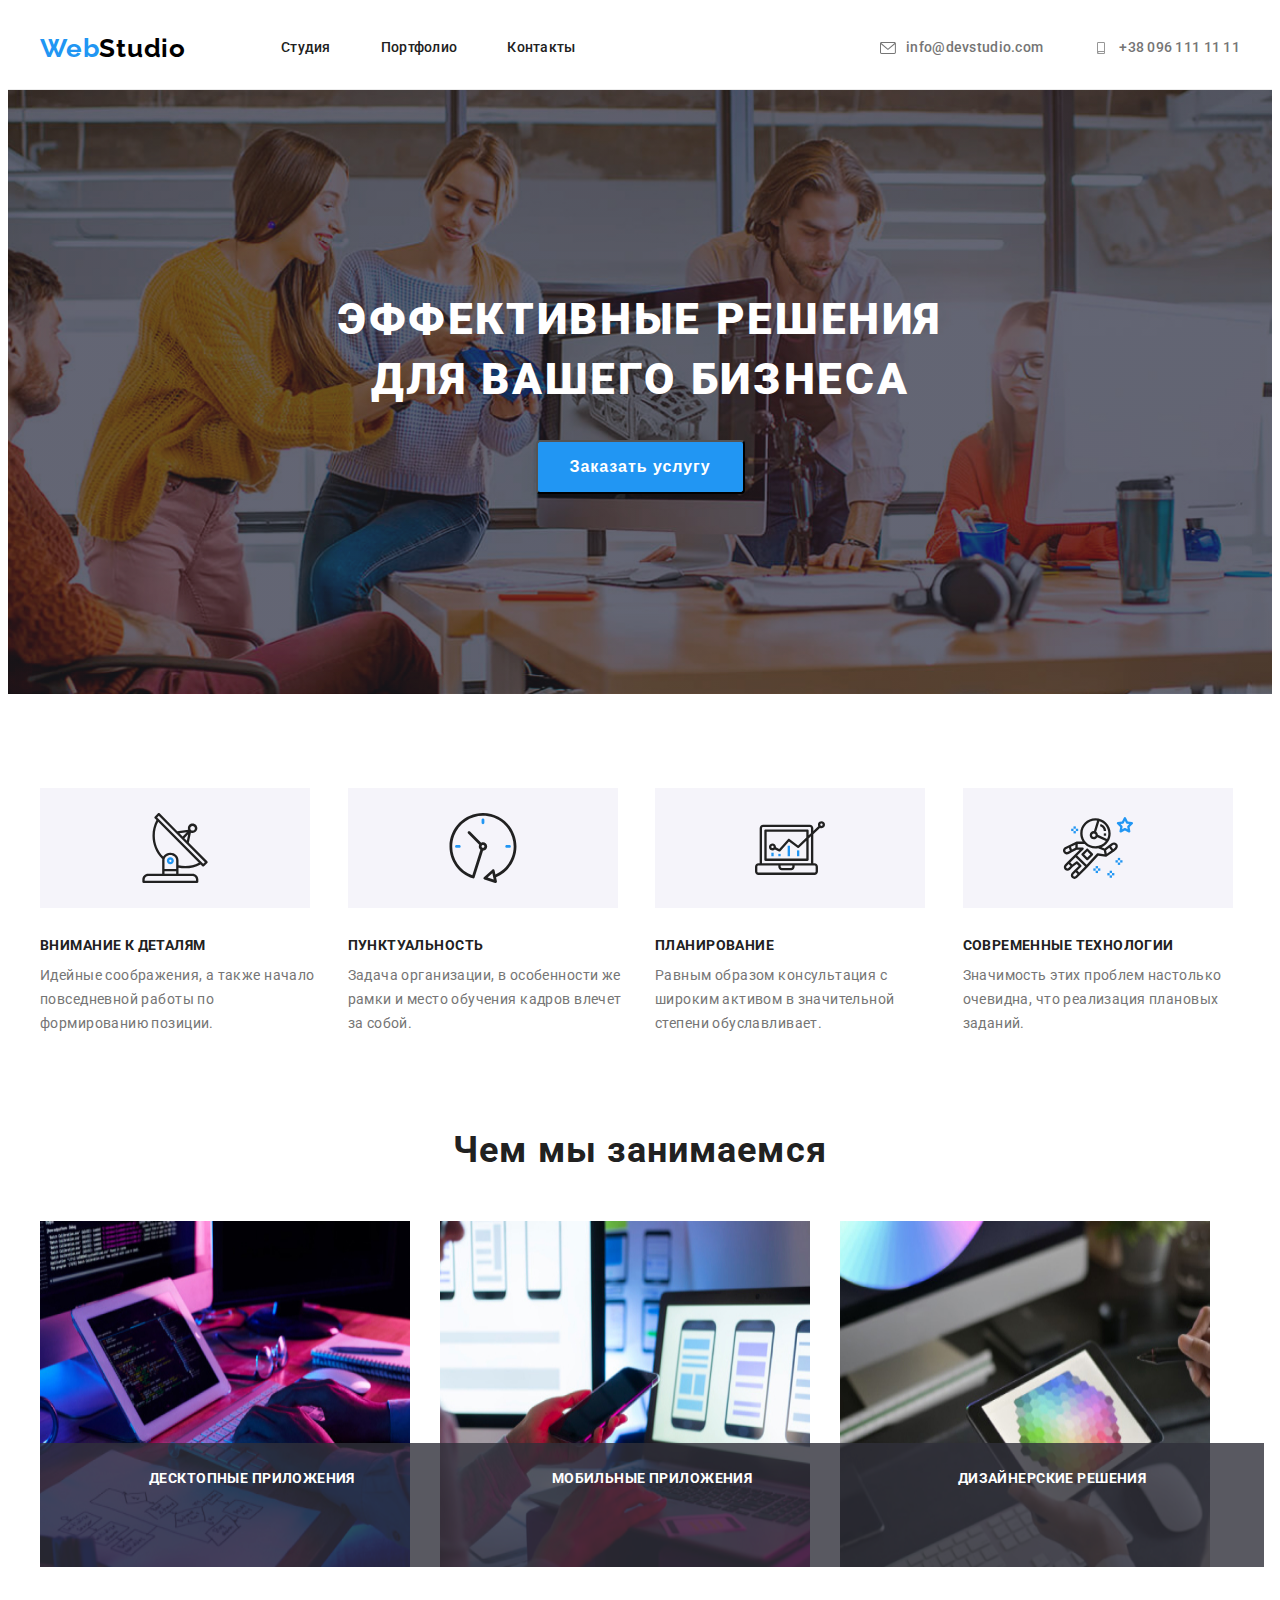
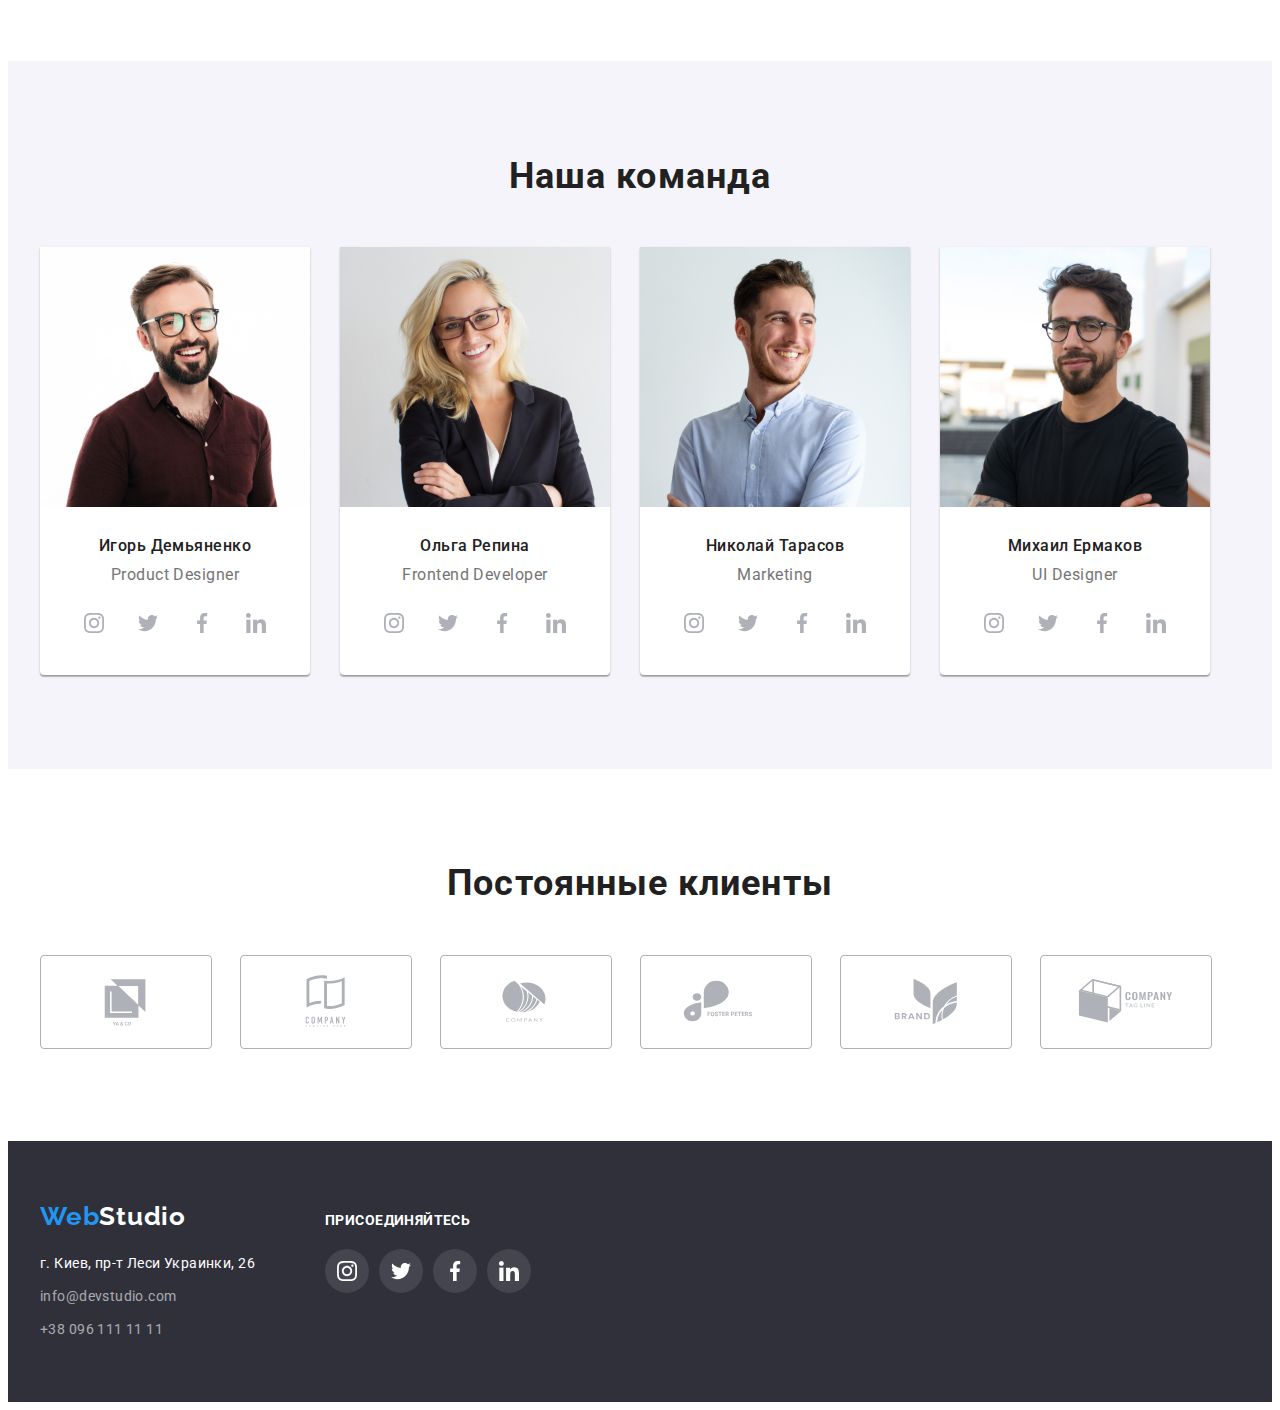
==== index.html @ 03f8c03a "hw5_to_check" ====
<!DOCTYPE html>
<html lang="ru">
<head>
    <meta charset="UTF-8">
    <meta name="viewport" content="width=device-width, initial-scale=1.0">
    <title>WebStudio</title>
    <link href="https://fonts.googleapis.com/css2?family=Raleway:wght@700&family=Roboto:wght@400;500;700;900&display=swap"
        rel="stylesheet">
    <link rel="stylesheet" href="https://cdnjs.cloudflare.com/ajax/libs/modern-normalize/1.1.0/modern-normalize.min.css"
        integrity="sha512-wpPYUAdjBVSE4KJnH1VR1HeZfpl1ub8YT/NKx4PuQ5NmX2tKuGu6U/JRp5y+Y8XG2tV+wKQpNHVUX03MfMFn9Q=="
        crossorigin="anonymous" referrerpolicy="no-referrer" />
    <link rel="stylesheet" href="./css/styles.css">
</head>
<body class="body"> 
<!--HEADER-->
    <header class="page-header">
        <div class="container page-header-container">
            <nav class="navigation">
                <a class="logo-header link" href="./index.html" lang="ru">
                    <span class="logo-blue">Web</span>Studio
                </a>
    
                <ul class="menu-header list">
                    <li class="menu-item">
                        <a class="menu-link link curent" href="./index.html">Студия</a>
                    </li>
                    <li class="menu-item">
                        <a class="menu-link link curent" href="./portfolio.html">Портфолио</a>
                    </li>
                    <li class="menu-item">
                        <a class="menu-link link curent" href="">Контакты</a>
                    </li>
                </ul>
            </nav>
            <ul class="page-header-contacts list">
                <li class="header-contacts-item"><a class="page-header-email head-contact link"
                        href="mailto:info@devstudio.com">
                        <svg class="icon-contact" widt="16" heigth="12">
                            <use href="./images/icons.svg#icon-email"></use>
                        </svg> 
                        info@devstudio.com</a></li>
                <li class="header-contacts-item"><a class="page-header-phone-number head-contact link"
                        href="tel:+380961111111">
                        <svg class="icon-contact" widt="10" heigth="16">
                            <use href="./images/icons.svg#icon-smartphone"></use>
                        </svg>
                        +38 096 111 11 11</a></li>
            </ul>
        </div>
    </header>

    <main>
        <!--HERO-->
        <section class="hero">
            <div class="container container-hero">
                <h1 class="main-text">Эффективные решения для вашего бизнеса</h1>
                <button class="modal-btn" type="button" data-modal-open>Заказать услугу</button> 
            </div>
        </section>

        <!--ABOUT-->
        <section class="section">
            <div class="container">

            <h2 class="visually-hidden" hidden>Наши приимущества</h2>
                <ul class="benefits list">
                    <li class="benefits-item">
                        <div class="icon-container">
                            <svg class="icon">
                                <use href="./images/icons.svg#icon-antenna-1"></use>
                            </svg>

                        </div>
                        <h3 class="subtitle">Внимание к деталям</h3>
                        <p class="section-description">Идейные соображения, а также начало повседневной работы по формированию позиции.</p>
                    </li>

                    <li class="benefits-item">
                        <div class="icon-container">
                            <svg class="icon">
                                <use href="./images/icons.svg#icon-clock-1"></use>
                            </svg>

                        </div>
                        <h3 class="subtitle">Пунктуальность</h3>
                        <p class="section-description">Задача организации, в особенности же рамки и место обучения кадров влечет за собой.</p>
                    </li>

                    <li class="benefits-item">
                        <div class="icon-container">
                            <svg class="icon">
                                <use href="./images/icons.svg#icon-diagram-1"></use>
                            </svg>

                        </div>
                        <h3 class="subtitle">Планирование</h3>
                        <p class="section-description">Равным образом консультация с широким активом в значительной степени обуславливает.</p>
                    </li>

                    <li class="benefits-item">
                        <div class="icon-container">
                            <svg class="icon">
                                <use href="./images/icons.svg#icon-astronaut-1"></use>
                            </svg>

                        </div>
                        <h3 class="subtitle">Современные технологии</h3>
                        <p class="section-description">Значимость этих проблем настолько очевидна, что реализация плановых заданий.</p>
                    </li>

                </ul>
            </div>
        </section>

        <!--WHAT ARE WE DOING-->
        <section class="what-are-we-doing-section section">
            <div class="container">

            <h2 class="title">Чем мы занимаемся</h2>
                <ul class="what-are-we-doing-list">
                    <li class="what-are-we-doing-card list">
                        <div class="what-are-we-doing-thumb">
                            <img src="./images/what_are_we_doing/img1.jpg" alt="desctop" width="370" height="346">
                            <p class="what-are-we-doing-desk">Десктопные приложения</p>
                        </div>
                    </li>
                    
                    <li class="what-are-we-doing-card list">
                        <div class="what-are-we-doing-thumb">
                            <img src="./images/what_are_we_doing/img2.jpg" alt="mobile" width="370" height="346">
                            <p class="what-are-we-doing-desk">Мобильные приложения</p>
                        </div>
                    </li>

                    <li class="what-are-we-doing-card list">
                        <div class="what-are-we-doing-thumb">
                            <img src="./images/what_are_we_doing/img3.jpg" alt="tablet" width="370" height="346">
                            <p class="what-are-we-doing-desk">Дизайнерские решения</p>
                        </div>
                    </li>
                </ul>
            </div>
        </section>
        <!--OUR TEAM-->
        <section class="our-team-section section">
            <div class="container">
            <h2 class="title">Наша команда</h2>
                <ul class="team-section">
                    <li class="team-section-item list">
                        <img src="./images/our_team/photo1.jpg" alt="photo1" width="270" height="260">
                        <div class="team-description">
                            <h3 class="employee-name">Игорь Демьяненко</h3>
                            <p class="team-section-position">Product Designer</p>
                            <ul class="social-list list">
                                <li class="social-list-item">
                                    <a href="" class="social-list-link">
                                        <svg class="social-list-icon" width="20" height="20">
                                            <use href="./images/icons.svg#icon-instagram"></use>
                                        </svg>
                                    </a>
                                </li>

                                <li class="social-list-item">
                                    <a href="" class="social-list-link">
                                        <svg class="social-list-icon" width="20" height="20">
                                            <use href="./images/icons.svg#icon-twitter"></use>
                                        </svg>
                                    </a>
                                </li>

                                <li class="social-list-item">
                                    <a href="" class="social-list-link">
                                        <svg class="social-list-icon" width="20" height="20">
                                            <use href="./images/icons.svg#icon-facebook"></use>
                                        </svg>
                                    </a>
                                </li>

                                <li class="social-list-item">
                                    <a href="" class="social-list-link">
                                        <svg class="social-list-icon" width="20" height="20">
                                            <use href="./images/icons.svg#icon-linkedin"></use>
                                        </svg>
                                    </a>
                                </li>
                            </ul>
                        </div>
                    </li>

                    <li class="team-section-item list">
                        <img src="./images/our_team/photo2.jpg" alt="photo2" width="270" height="260">
                        <div class="team-description">
                            <h3 class="employee-name">Ольга Репина</h3>
                            <p class="team-section-position">Frontend Developer</p>
                            <ul class="social-list list">
                                <li class="social-list-item">
                                    <a href="" class="social-list-link">
                                        <svg class="social-list-icon" width="20" height="20">
                                            <use href="./images/icons.svg#icon-instagram"></use>
                                        </svg>
                                    </a>      
                                </li>

                                <li class="social-list-item">
                                    <a href="" class="social-list-link">
                                        <svg class="social-list-icon" width="20" height="20">
                                            <use href="./images/icons.svg#icon-twitter"></use>
                                        </svg>
                                    </a>   
                                </li>

                                <li class="social-list-item">
                                    <a href="" class="social-list-link">
                                        <svg class="social-list-icon" width="20" height="20">
                                            <use href="./images/icons.svg#icon-facebook"></use>
                                        </svg>
                                    </a>     
                                </li>
                                        
                                <li class="social-list-item">
                                    <a href="" class="social-list-link">
                                        <svg class="social-list-icon" width="20" height="20">
                                            <use href="./images/icons.svg#icon-linkedin"></use>
                                        </svg>
                                    </a>        
                                </li>
                            </ul>
                         </div>
                    </li>

                    <li class="team-section-item list">
                        <img src="./images/our_team/photo3.jpg" alt="photo3" width="270" height="260">
                        <div class="team-description">
                            <h3 class="employee-name">Николай Тарасов</h3>
                            <p class="team-section-position">Marketing</p>
                            <ul class="social-list list">
                                <li class="social-list-item">
                                    <a href="" class="social-list-link">
                                        <svg class="social-list-icon" width="20" height="20">
                                            <use href="./images/icons.svg#icon-instagram"></use>
                                        </svg>
                                    </a>
                                </li>
                            
                                <li class="social-list-item">
                                    <a href="" class="social-list-link">
                                        <svg class="social-list-icon" width="20" height="20">
                                            <use href="./images/icons.svg#icon-twitter"></use>
                                        </svg>
                                    </a>
                                </li>
                            
                                <li class="social-list-item">
                                    <a href="" class="social-list-link">
                                        <svg class="social-list-icon" width="20" height="20">
                                            <use href="./images/icons.svg#icon-facebook"></use>
                                        </svg>
                                    </a>
                                </li>
                            
                                <li class="social-list-item">
                                    <a href="" class="social-list-link">
                                        <svg class="social-list-icon" width="20" height="20">
                                            <use href="./images/icons.svg#icon-linkedin"></use>
                                        </svg>
                                    </a>
                                </li>
                            </ul>
                        </div>
                    </li>

                    <li class="team-section-item list">
                        <img src="./images/our_team/photo4.jpg" alt="photo4" width="270" height="260">
                        <div class="team-description">
                            <h3 class="employee-name">Михаил Ермаков</h3>
                            <p class="team-section-position">UI Designer</p>
                            <ul class="social-list list">
                                <li class="social-list-item">
                                    <a href="" class="social-list-link">
                                        <svg class="social-list-icon" width="20" height="20">
                                            <use href="./images/icons.svg#icon-instagram"></use>
                                        </svg>
                                    </a>
                                </li>
                            
                                <li class="social-list-item">
                                    <a href="" class="social-list-link">
                                        <svg class="social-list-icon" width="20" height="20">
                                            <use href="./images/icons.svg#icon-twitter"></use>
                                        </svg>
                                    </a>
                                </li>
                            
                                <li class="social-list-item">
                                    <a href="" class="social-list-link">
                                        <svg class="social-list-icon" width="20" height="20">
                                            <use href="./images/icons.svg#icon-facebook"></use>
                                        </svg>
                                    </a>
                                </li>
                            
                                <li class="social-list-item">
                                    <a href="" class="social-list-link">
                                        <svg class="social-list-icon" width="20" height="20">
                                            <use href="./images/icons.svg#icon-linkedin"></use>
                                        </svg>
                                    </a>
                                </li>
                            </ul>
                        </div>
                    </li>

                </ul>
            </div>
        </section>

        <section class="clients-section section">
            <div class="container">
                <h2 class="clients-title">Постоянные клиенты</h2>
                <ul class="clients-list-example list">
                    <li class="clients-list-item">
                        <a class="clients-list-link" href="">
                            <svg class="clients-icon">
                                <use href="./images/icons.svg#icon-logo1"></use>
                            </svg>
                        </a>
                    </li>
                    <li class="clients-list-item">
                        <a class="clients-list-link" href="">
                            <svg class="clients-icon">
                                <use href="./images/icons.svg#icon-logo2"></use>
                            </svg>
                        </a>
                    </li>
                    <li class="clients-list-item">
                        <a class="clients-list-link" href="">
                            <svg class="clients-icon">
                                <use href="./images/icons.svg#icon-logo3"></use>
                            </svg>
                        </a>
                    </li>
                    <li class="clients-list-item">
                        <a class="clients-list-link" href="">
                            <svg class="clients-icon">
                                <use href="./images/icons.svg#icon-logo4"></use>
                            </svg>
                        </a>
                    </li>
                    <li class="clients-list-item">
                        <a class="clients-list-link" href="">
                            <svg class="clients-icon">
                                <use href="./images/icons.svg#icon-logo5"></use>
                            </svg>
                        </a>
                    </li>
                    <li class="clients-list-item">
                        <a class="clients-list-link" href="">
                            <svg class="clients-icon">
                                <use href="./images/icons.svg#icon-logo6"></use>
                            </svg>
                        </a>
                    </li>
                </ul>
            </div>
        </section>
           
    </main>

    <!--FOOTER-->

    <footer class="footer">
        <div class="container flex-container">
            <div class="footer-adress">
                <a class="logo-footer link" href="./index.html" lang="ru">
                <span class="logo-blue">Web</span><span class="logo-white">Studio</span></a>
                <address class="address">
                <ul class="list">
                    <li class="address-place-footer"> <a class="address-place link footer-focus" href="https://goo.gl/maps/ciJQjwSgmXHDrJCv7" target="_blank"
                        rel="noopener noreferrer">г. Киев, пр-т Леси Украинки, 26</a> 
                    </li>
                    
                    <li class="address-mail-footer"><a class="address-mail link footer-contact footer-focus" href="mailto:info@devstudio.com">info@devstudio.com</a></li>
                    <li class="address-phone-footer"><a class="address-phone link footer-contact footer-focus" href="tel:+380961111111">+38 096 111 11 11</a></li>
                </ul>
                </address>
            </div>

        <div class="footer-media">
            <section class="join-section">
                <h2 class="join-section-title">Присоединяйтесь</h2>
                <ul class="join-media-footer list">
                    <li class="media-footer-list">
                        <a class="media-footer-link" href="">
                            <svg class="icon-media-footer">
                                <use href="./images/icons.svg#icon-instagram"></use>
                            </svg>
                        </a>
                    </li>
                    <li class="media-footer-list">
                        <a class="media-footer-link" href="">
                            <svg class="icon-media-footer">
                                <use href="./images/icons.svg#icon-twitter"></use>
                            </svg>
                        </a>
                    </li>
                    <li class="media-footer-list">
                        <a class="media-footer-link" href="">
                            <svg class="icon-media-footer">
                                <use href="./images/icons.svg#icon-facebook"></use>
                            </svg>
                        </a>
                    </li>
                    <li class="media-footer-list">
                        <a class="media-footer-link" href="">
                            <svg class="icon-media-footer">
                                <use href="./images/icons.svg#icon-linkedin"></use>
                            </svg>
                        </a>
                    </li>
                </ul>
            </section>
        </div>
    </div>
    </footer>

    <div class="backdrop is-hidden" data-modal>
        <div class="modal">
            <button type="button" class="modal-close-button" data-modal-close>
                <svg class="modal-close-button-icon" width="18" height="18">
                    <use href="./images/icons.svg#icon-close-black-18dp-2-1"></use>
                </svg>
            </button>
        </div>
    </div>
<script src="./js/modal.js"></script>
</body>
</html>
---- css/styles.css ----
:root {
    --background-color: #2F303A;
    --icon-color: #F5F4FA;
    --accent-color: #2196F3;
    --text-accent:#FFFFFF;
    --logo-color:#000000;
    --title-color: #212121;
    --contacts-color: #757575;
    --button-background:#F5F4FA;
    --button-border:#EEEEEE;
    --background-focus:#188CE8;
    --rgba: rgba(255, 255, 255, 0.6);
    --portfolio-photo-border: 1px solid #EEEEEE
}

h1,h2,h3,p {
    margin-top: 0;
    margin-bottom: 0;
}

ul,ol {
    margin-top: 0;
    margin-bottom: 0;
    padding-left: 0;
}

img {
    display: block;
}

.body {
    font-family: 'Roboto', sans-serif;
}

/*HEADER*/
.list {
    list-style: none;
}

.link {
    text-decoration: none;
}

.page-header {
    border-bottom: 1px solid #ECECEC;

}

.container {
    width: 1200px;
    margin: 0 auto;
    padding-left: 15px;
    padding-right: 15px;
}

.flex-container {
    display: flex;
}

.page-header-container {
    display: flex;
    align-items: center;
}

.navigation {
    display: flex;
    align-items: center;
}

/* LOGO */

.logo-header {
    font-family: 'Raleway', sans-serif;
    font-weight: 700;
    font-size: 26px;
    line-height: 1.19;
    letter-spacing: 0.03em;
    color: var(--logo-color);

    margin-right: 95px;

    padding-top: 25px;
    padding-bottom: 25px
}

.logo-blue {
    color: var(--accent-color);
}

/*  MENU  */
.menu-header {
    display: flex;
}

/*.menu-header .menu-item + .menu-item {
    margin-left: 50px;
    */

.menu-header .menu-item:not(:last-child) {
    margin-right: 50px;
}

.menu-link {
    position: relative;

    font-weight: 500;
    font-size: 14px;
    line-height: 1.14;
    letter-spacing: 0.02em;
    color: var(--title-color);

    display: block;
    padding-top: 25px;
    padding-bottom: 25px;

    transition: color 250ms cubic-bezier(0.4, 0, 0.2, 1);
}

.menu-link:hover,
.menu-link:focus {
    color: var(--accent-color);
}

.menu-link::after {
    content: "";
    display: block;
    position: absolute;
    left: 0;
    bottom: 0;
    width: 100%;
    height: 4px;
    border-radius: 2px;
    background-color: var(--accent-color);
    transform: scaleX(0);
    
transition:  transform 250ms cubic-bezier(0.4, 0, 0.2, 1);
   
}

.menu-link:hover::after,
.menu-link:focus::after {
    transform: scaleX(1);
    
}

.menu-link::after:selected {
    border-radius: 2px;
    background-color: var(--accent-color);
}
/*   page-header-contacts   */

.page-header-contacts {
    display: flex;
    
}

.page-header-contacts{
    margin-left: auto;
}

.page-header-email {
    font-weight: 500;
    font-size: 14px;
    line-height: 1.14;
    letter-spacing: 0.02em;
    color: var(--contacts-color);
    background-size: contain;
}

.icon-contact {
    margin-right: 10px;
    fill: #757575;
    width: 16px;
    height: 12px;
}

.icon-contact:hover,
.icon-contact:focus {
    fill: var(--accent-color);
}

.header-contacts-item:not(:last-child) {
    margin-right: 50px;
}


.page-header-phone-number {
    font-weight: 500;
    font-size: 14px;
    line-height: 1.14;
    letter-spacing: 0.02em;
    color: var(--contacts-color);

}


.head-contact:hover,
.head-contact:focus {
    color: var(--accent-color);
}

.head-contact {
    display: flex;
    align-items: center;
    padding-top: 25px;
    padding-bottom: 25px;

    transition: color 250ms cubic-bezier(0.4, 0, 0.2, 1);
}

.head-contact:hover .icon-contact,
.head-contact:focus .icon-contact {
    fill:var(--accent-color);
}


/*HERO*/
.hero {
    background: var(--background-color);
    padding-top: 200px;
    padding-bottom: 200px;
    background-image: linear-gradient(rgba(47, 48, 58, 0.4), rgba(47, 48, 58, 0.4)),
    url('../images/hero/hero_bg.jpg');
    background-size: cover;
    background-color: #C4C4C4;
    background-repeat: no-repeat;
    background-position: center;
    max-width: 1600px;
    margin-left: auto;
    margin-right: auto;
}


.main-text {
    width: 696px;
    font-weight: 900;
    font-size: 44px;
    line-height: 1.36;
    text-align: center;
    letter-spacing: 0.06em;
    text-transform: uppercase;
    color: var(--text-accent);
    margin-bottom: 30px;
    margin-right: auto;
    margin-left: auto;
    
}

.modal-btn {
    font-weight: 700;
    font-size: 16px;
    line-height: 1.88;
    display: flex;
    align-items: center;
    text-align: center;
    letter-spacing: 0.06em;
    color: var(--text-accent);
    background: var(--accent-color);
    box-shadow: 0px 4px 4px rgba(0, 0, 0, 0.15);
    border-radius: 4px;
    cursor: pointer;
    padding: 10px 32px;
    min-width: 200px;
    margin-left: auto;
    margin-right: auto;
    margin-top: 30px;

    transition: background 250ms cubic-bezier(0.4, 0, 0.2, 1);

}

.modal-btn:hover,
.modal-btn:focus {
    background: var(--background-focus);
}


/*ABOUT*/

.section {
    padding-top: 94px;
    padding-bottom: 94px;
}

.benefits {
    display: flex;
    flex-wrap: wrap;
}

.benefits-item {
  width: calc((100% - 90px) / 4);
}

.benefits-item:not(:nth-child(4n)) {
    margin-right: 30px;
}

.icon-container {
    background-color: var(--icon-color);
    width: 270px;
    height: 120px;
    margin-bottom: 30px;
    display: flex;
    align-items: center;
    justify-content: center;
}

.icon {
    width: 70px;
    height: 70px;
    

}

.subtitle {
    font-weight: 700;
    font-size: 14px;
    line-height: 1.14;
    letter-spacing: 0.03em;
    text-transform: uppercase;
    color: var(--title-color);
    margin-bottom: 10px;
}

.section-description {
    font-size: 14px;
    line-height: 1.71;
    letter-spacing: 0.03em;
    color: var(--contacts-color);;
}

.what-are-we-doing-section {
    padding-top: 0;
}

.title {
    font-weight: 700;
    font-size: 36px;
    line-height: 42px;
    text-align: center;
    letter-spacing: 0.03em;
    color: #212121;
    margin-bottom: 50px;
}

.what-are-we-doing-list {
    display: flex;
}

.what-are-we-doing-card:not(:nth-child(3n)) {
    margin-right: 30px;
    
}

.what-are-we-doing-card {
    flex-basis: calc((100%-90)/3);
}

.what-are-we-doing-thumb {
    position: relative;
}

.what-are-we-doing-desk {
    position: absolute;
    
    font-weight: 700;
    font-size: 14px;
    line-height: 16px;
    text-align: center;
    letter-spacing: 0.03em;
    text-transform: uppercase;
    padding: 27px;
    width: 370px;
    height: 70px;
    left: 0;
    bottom: 0;

    color: var(--text-accent);
    background: rgba(47, 48, 58, 0.8);
    overflow: auto;
}

.our-team-section {
    background: #F5F4FA;
}

.team-section {
    display: flex;
}

.team-section-item {
    flex-basis: calc((100% - 120px) / 4);
    background: #FFFFFF;
    box-shadow: 0px 1px 3px rgba(0, 0, 0, 0.12), 0px 1px 1px rgba(0, 0, 0, 0.14), 0px 2px 1px rgba(0, 0, 0, 0.2);
    border-radius: 0px 0px 4px 4px;
}

.team-section-item:not(:nth-child(4n)) {
    margin-right: 30px;
}

.team-description {
    padding-top: 30px;
    padding-bottom: 30px;
}

.employee-name {
    font-weight: 500;
    font-size: 16px;
    line-height: 1.18;
    letter-spacing: 0.03em;
    text-align: center;
    color: var(--title-color);
}

.team-section-position {
    font-size: 16px;
    line-height: 1.18;
    letter-spacing: 0.03em;
    text-align: center;
    color: var(--contacts-color);
    margin-top: 10px;
    margin-bottom: 16px;
}

.social-list {
    display: flex;
    justify-content: center;
}

.social-list-item:not(:last-child) {
    margin-right: 10px;

}

.social-list-link {
    display: flex;
    align-items: center;
    justify-content: center;
    width: 44px;
    height: 44px;
    border-radius: 50%;
    background-color: var(--text-accent);

    transition: background-color 250ms cubic-bezier(0.4, 0, 0.2, 1);
    
}

.social-list-link:hover,
.social-list-link:focus {
    background-color: var(--accent-color);
    border-radius: 50%;
}

.social-list-icon {
    fill: #AFB1B8;
    transition: fill 250ms cubic-bezier(0.4, 0, 0.2, 1);
}

.social-list-link:hover .social-list-icon,
.social-list-link:focus .social-list-icon {
    fill: var(--text-accent);
}

/*---------KLIENTS--------*/

.clients-title {
    font-weight: 700;
    font-size: 36px;
    line-height: 1.16;
    text-align: center;
    letter-spacing: 0.03em;
    color: #212121;
    margin-bottom: 50px;
}

.clients-list-example {
    display: flex;
    
}

.clients-list-item {
    width: 170px;
    height: 92px;
}

.clients-list-link {
    width: 100%;
    height: 100%;
    border: 1px solid #AFB1B8;
    border-radius: 4px;
    display: flex;
    align-items: center;
    justify-content: center;

    transition: border 250ms cubic-bezier(0.4, 0, 0.2, 1);

}

.clients-list-item:not(:last-child) {
    margin-right: 30px;
}

.clients-list-link:hover,
.clients-list-link:focus {
    color: var(--accent-color);
    border: 1px solid var(--accent-color);
}

.clients-icon {
    width: 106px;
    height: 60px;
    fill: #AFB1B8;
    transition: fill 250ms cubic-bezier(0.4, 0, 0.2, 1);
}

.clients-list-link:hover .clients-icon,
.clients-list-link:focus .clients-icon {
    fill: var(--accent-color);

}

/*FOOTER*/

.footer {
    background: var(--background-color);
    padding-top: 60px;
    padding-bottom: 60px;
    
}

.flex-container{
    display: flex;
    align-items: baseline;
}

.logo-footer {
    font-family:'Raleway';
    font-weight: 700;
    font-size: 26px;
    line-height: 1.19;
    letter-spacing: 0.03em;
    color: var(--text-accent);

    transition: color 250ms cubic-bezier(0.4, 0, 0.2, 1);

}

.section-footer {
    padding-top: 60px;
    padding-bottom: 56px;
}


.address {
    font-style: normal;
    margin-top: 20px;
}

.address-place-footer {
    margin-bottom: 9px;
}

.address-place {
    font-size: 14px;
    line-height: 1.71;
    letter-spacing: 0.03em;
    color: var(--text-accent);
}

.address-mail-footer {
    margin-bottom: 9px;
}

.footer-contact {
    font-size: 14px;
    line-height: 1.71;
    letter-spacing: 0.03em;
    color: var(--rgba);
}

.footer-focus:hover,
.footer-focus:focus {
    color: var(--accent-color);
}

.footer-adress {
    margin-right: 70px;
}


.join-section-title {
    font-weight: 700;
    font-size: 14px;
    line-height: 1.14;
    letter-spacing: 0.03em;
    text-transform: uppercase;
    margin-bottom: 20px;
    color: #fff;
}

.join-media-footer {
    display: flex;
}

.media-footer-list:not(:last-child) {
    margin-right: 10px;
}

.media-footer-link {
    display: flex;
    border-radius: 50%;
    background-color: rgb(255, 255, 255, 0.1);
    width: 44px;
    height: 44px;
    align-items: center;
    justify-content: center;

    transition: background-color 250ms cubic-bezier(0.4, 0, 0.2, 1);
}

.media-footer-link:hover,
.media-footer-link:focus {
    background-color: var(--accent-color);
}

.icon-media-footer {
    width: 20px;
    height: 20px;
    fill: #fff;
}


                                /*PORTFOLIO*/

    /*MAIN*/
.button-item:not(:nth-child(5n)) {
    margin-right: 8px;
}

.list-button {
    margin-bottom: 50px;
}

.button-section {
    font-weight: 500;
    font-size: 16px;
    line-height: 1.62;
    text-align: center;
    letter-spacing: 0.03em;
    color: var(--title-color);
    background: var(--button-background);
    cursor: pointer;
    background: #F5F4FA;
    border-radius: 4px;
    border: transparent;
    padding: 6px 22px;
    min-width: 75px;
    margin-left: auto;
    margin-right: auto;

    transition: background 250ms cubic-bezier(0.4, 0, 0.2, 1), color 250ms cubic-bezier(0.4, 0, 0.2, 1);
    
}

.button-section:hover,
.button-section:focus {
    color: var(--text-accent);
    background: var(--accent-color);
    box-shadow: 0px 3px 1px rgba(0, 0, 0, 0.1), 0px 1px 2px rgba(0, 0, 0, 0.08), 0px 2px 2px rgba(0, 0, 0, 0.12);
    
}

.list-projects {
    display: flex;
    flex-wrap: wrap;

}

.project-item {
position: relative;

flex-basis: calc((100% - 90)/3);

overflow: hidden;

}

.project-item:not(:nth-child(3n)) {
    margin-right: 30px;
}

.project-item:not(:nth-last-child(-n + 3)) {
    margin-bottom: 30px;
}



.project-cards-text{
    position: absolute;
    top: 0;
    left: 0;
    width: 100%;
    height: 100%;
    font-size: 18px;
    line-height: 1,56;
    letter-spacing: 0.03em;
    padding: 63px 24px;
    color: var(--text-accent);
    background-color: rgba(33, 150, 243, 0.9);

 
    transform: translateY(100%);
    transition: transform 250ms cubic-bezier(0.4, 0, 0.2, 1);
    
}

.main-portfolio-list-link:hover,
.main-portfolio-list-link:focus {
    box-shadow: 0px 1px 1px rgba(0, 0, 0, 0.12), 0px 4px 4px rgba(0, 0, 0, 0.06), 1px 4px 6px rgba(0, 0, 0, 0.16);
    
}

.project-overlay {
    position: relative;
    overflow: hidden;
}

.main-portfolio-list-link:hover .project-cards-text,
.main-portfolio-list-link:focus .project-cards-text {
    transform: translateY(0);

}

.main-portfolio-list-link {
    display: block;
    transition: transform 250ms cubic-bezier(0.4, 0, 0.2, 1);
}

.img-project {
    display: block;
    max-width: 100%;
    height: auto;
}

.project-item-name {
    font-weight: 700;
    font-size: 18px;
    line-height: 2;
    letter-spacing: 0.06em;
    color: var(--title-color);
    margin-bottom: 4px;
}

.project-item-product {
    font-size: 16px;
    line-height: 1.88;
    letter-spacing: 0.03em;
    color: var(--contacts-color);
}

.list-button {
    display: flex;
    justify-content: center;
}

.photo-description {
    padding-top: 20px;
    padding-bottom: 20px;
    padding-right: 24px;
    padding-left: 24px;
    border: var(--portfolio-photo-border);
    border-top: none;
}

.visually-hidden {
    position: absolute;
    width: 1px;
    height: 1px;
    margin: -1px;
    border: 0;
    padding: 0;
    white-space: nowrap;
    clip-path: inset(100%);
    clip: rect(0 0 0 0);
    overflow: hidden;
}
/*=============== FOOTER================*/


/*=============== BACKDROP ================*/
.backdrop {
    position: fixed;
    top: 0;
    left: 0;
    width: 100%;
    height: 100%;
    background-color:rgba(0, 0, 0, 0.2);

    transition: opacity 250ms cubic-bezier(0.4, 0, 0.2, 1), visibility 250ms cubic-bezier(0.4, 0, 0.2, 1);
}

.backdrop.is-hidden {
    opacity: 0;
    visibility: hidden;
    pointer-events: none;
}

.modal {
position: absolute;
top: 50%;
left: 50%;
transform: translate(-50%, -50%);

    width: 528px;
    height: 581px;
    background: #FFFFFF;
    box-shadow: 0px 1px 3px rgba(0, 0, 0, 0.12), 0px 1px 1px rgba(0, 0, 0, 0.14), 0px 2px 1px rgba(0, 0, 0, 0.2);
    border-radius: 4px;
}

.modal-close-button {
    position: absolute;
    top: 8px;
    right: 8px;
    display: flex;
    align-items: center;
    justify-content: center;
    width: 30px;
    height: 30px;
    padding: 0;
    border-radius: 50%;
    background-color: #FFFFFF;;
    border: 1px solid rgba(0, 0, 0, 0.1);;
    background-color: transparent;
    cursor: pointer;
}
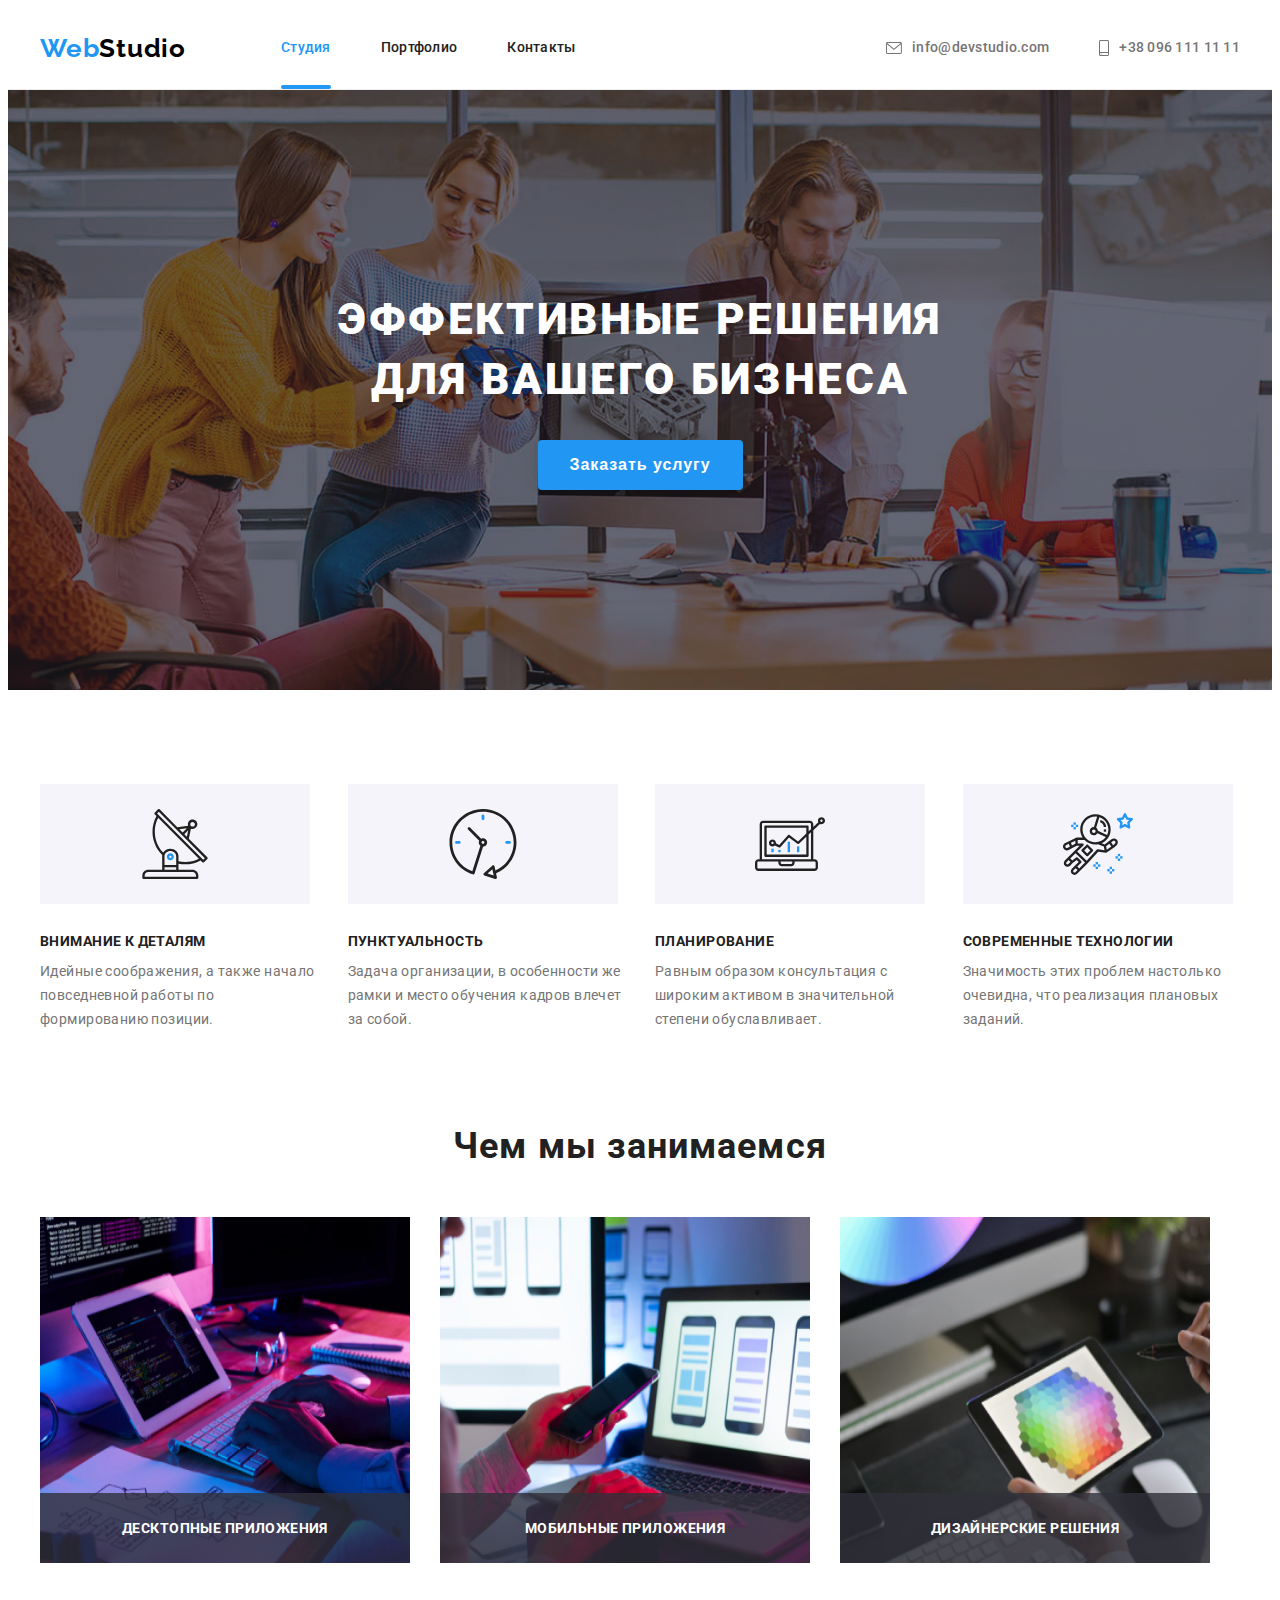
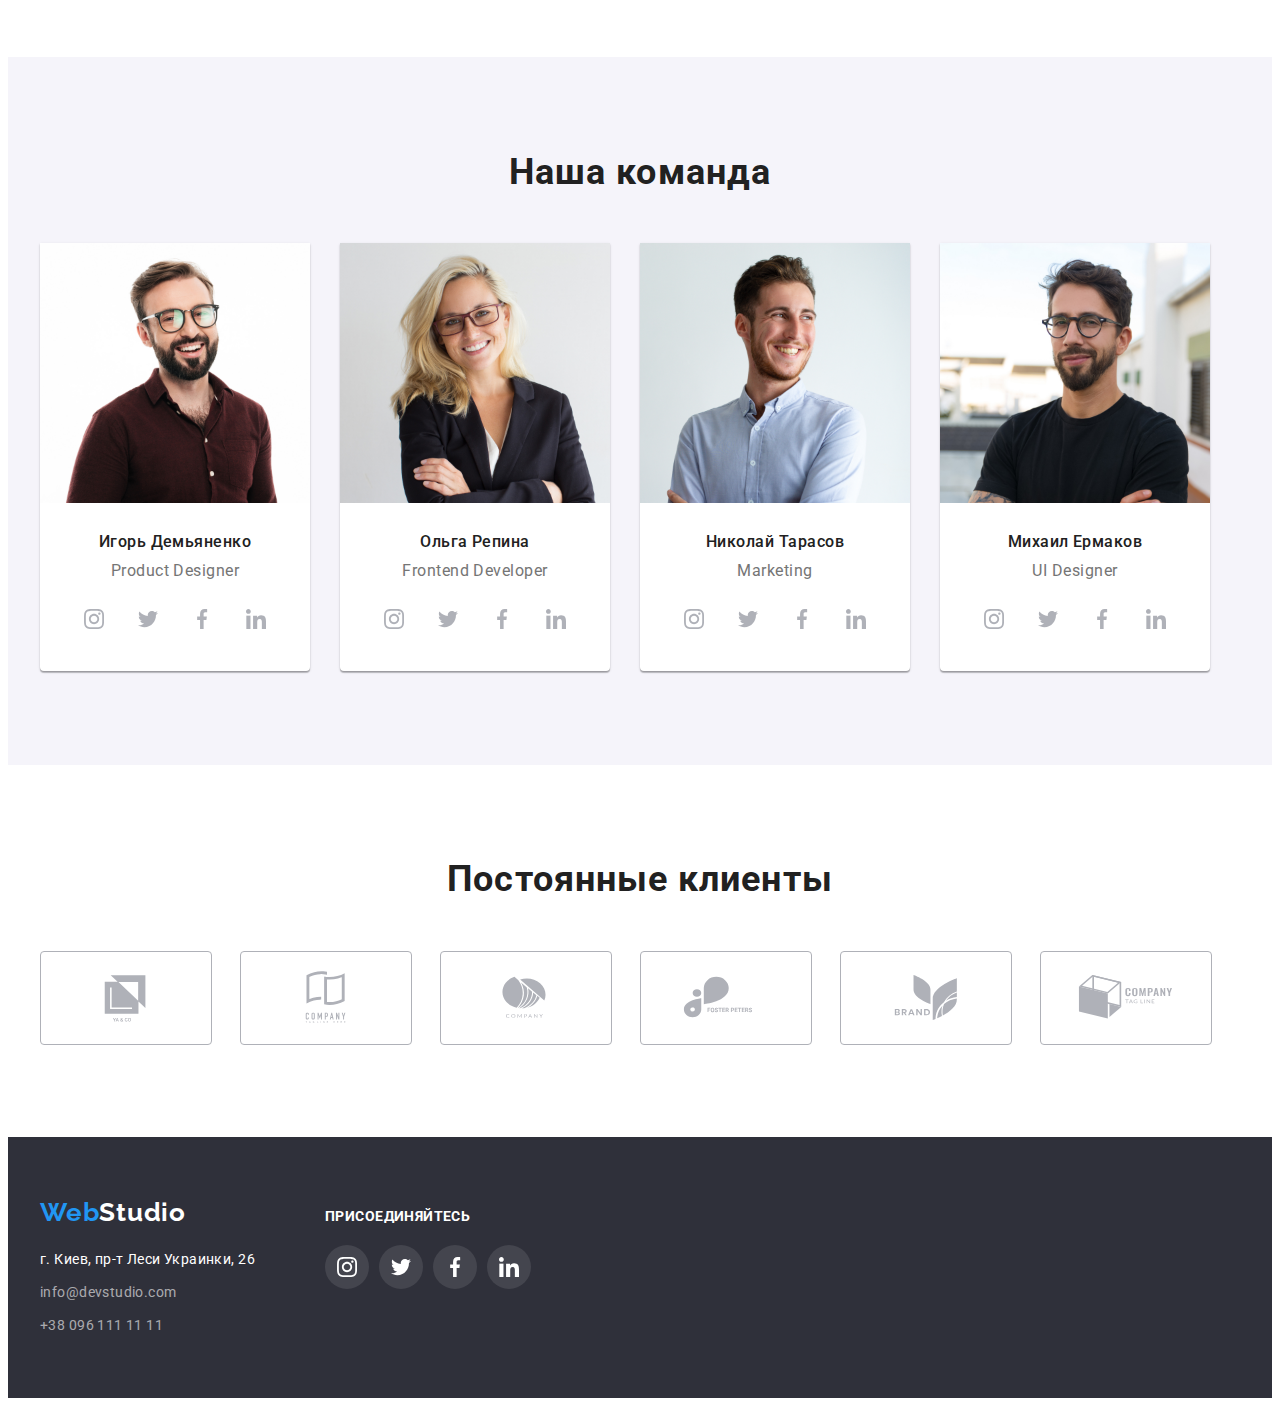
==== commit 1094664b: "hw5_after_check" ====
--- a/index.html
+++ b/index.html
@@ -22,26 +22,26 @@
     
                 <ul class="menu-header list">
                     <li class="menu-item">
-                        <a class="menu-link link curent" href="./index.html">Студия</a>
+                        <a class="menu-link link current" href="./index.html">Студия</a>
                     </li>
                     <li class="menu-item">
-                        <a class="menu-link link curent" href="./portfolio.html">Портфолио</a>
+                        <a class="menu-link link" href="./portfolio.html">Портфолио</a>
                     </li>
                     <li class="menu-item">
-                        <a class="menu-link link curent" href="">Контакты</a>
+                        <a class="menu-link link" href="">Контакты</a>
                     </li>
                 </ul>
             </nav>
             <ul class="page-header-contacts list">
                 <li class="header-contacts-item"><a class="page-header-email head-contact link"
                         href="mailto:info@devstudio.com">
-                        <svg class="icon-contact" widt="16" heigth="12">
+                        <svg class="icon-contact" width="16" height="12">
                             <use href="./images/icons.svg#icon-email"></use>
                         </svg> 
                         info@devstudio.com</a></li>
                 <li class="header-contacts-item"><a class="page-header-phone-number head-contact link"
                         href="tel:+380961111111">
-                        <svg class="icon-contact" widt="10" heigth="16">
+                        <svg class="icon-contact" width="10" height="16">
                             <use href="./images/icons.svg#icon-smartphone"></use>
                         </svg>
                         +38 096 111 11 11</a></li>
--- a/css/styles.css
+++ b/css/styles.css
@@ -121,32 +121,26 @@
     color: var(--accent-color);
 }
 
-.menu-link::after {
+.menu-link.current{
+    color: var(--accent-color);
+}
+
+
+.menu-link.current::after {
     content: "";
     display: block;
     position: absolute;
     left: 0;
-    bottom: 0;
+    bottom: -8px;
     width: 100%;
     height: 4px;
     border-radius: 2px;
     background-color: var(--accent-color);
-    transform: scaleX(0);
     
 transition:  transform 250ms cubic-bezier(0.4, 0, 0.2, 1);
    
 }
 
-.menu-link:hover::after,
-.menu-link:focus::after {
-    transform: scaleX(1);
-    
-}
-
-.menu-link::after:selected {
-    border-radius: 2px;
-    background-color: var(--accent-color);
-}
 /*   page-header-contacts   */
 
 .page-header-contacts {
@@ -170,8 +164,7 @@
 .icon-contact {
     margin-right: 10px;
     fill: #757575;
-    width: 16px;
-    height: 12px;
+    
 }
 
 .icon-contact:hover,
@@ -257,6 +250,7 @@
     color: var(--text-accent);
     background: var(--accent-color);
     box-shadow: 0px 4px 4px rgba(0, 0, 0, 0.15);
+    border: transparent;
     border-radius: 4px;
     cursor: pointer;
     padding: 10px 32px;
@@ -363,13 +357,14 @@
 .what-are-we-doing-desk {
     position: absolute;
     
+    display: flex;
+    align-items: center;
+    justify-content: center;
     font-weight: 700;
     font-size: 14px;
     line-height: 16px;
-    text-align: center;
     letter-spacing: 0.03em;
     text-transform: uppercase;
-    padding: 27px;
     width: 370px;
     height: 70px;
     left: 0;
@@ -377,7 +372,7 @@
 
     color: var(--text-accent);
     background: rgba(47, 48, 58, 0.8);
-    overflow: auto;
+    
 }
 
 .our-team-section {
@@ -534,7 +529,7 @@
     align-items: baseline;
 }
 
-.logo-footer {
+.logo-footer { 
     font-family:'Raleway';
     font-weight: 700;
     font-size: 26px;
@@ -577,6 +572,10 @@
     line-height: 1.71;
     letter-spacing: 0.03em;
     color: var(--rgba);
+}
+
+.footer-focus {
+    transition: color 250ms cubic-bezier(0.4, 0, 0.2, 1);
 }
 
 .footer-focus:hover,
@@ -658,6 +657,7 @@
     min-width: 75px;
     margin-left: auto;
     margin-right: auto;
+    box-shadow: 0px 3px 1px rgba(0, 0, 0, 0.1), 0px 1px 2px rgba(0, 0, 0, 0.08), 0px 2px 2px rgba(0, 0, 0, 0.12);
 
     transition: background 250ms cubic-bezier(0.4, 0, 0.2, 1), color 250ms cubic-bezier(0.4, 0, 0.2, 1);
     
@@ -667,7 +667,7 @@
 .button-section:focus {
     color: var(--text-accent);
     background: var(--accent-color);
-    box-shadow: 0px 3px 1px rgba(0, 0, 0, 0.1), 0px 1px 2px rgba(0, 0, 0, 0.08), 0px 2px 2px rgba(0, 0, 0, 0.12);
+    
     
 }
 
@@ -678,11 +678,7 @@
 }
 
 .project-item {
-position: relative;
-
 flex-basis: calc((100% - 90)/3);
-
-overflow: hidden;
 
 }
 
@@ -703,7 +699,7 @@
     width: 100%;
     height: 100%;
     font-size: 18px;
-    line-height: 1,56;
+    line-height: 1.56;
     letter-spacing: 0.03em;
     padding: 63px 24px;
     color: var(--text-accent);
@@ -735,6 +731,7 @@
 .main-portfolio-list-link {
     display: block;
     transition: transform 250ms cubic-bezier(0.4, 0, 0.2, 1);
+    transition: box-shadow 250ms cubic-bezier(0.4, 0, 0.2, 1);
 }
 
 .img-project {
